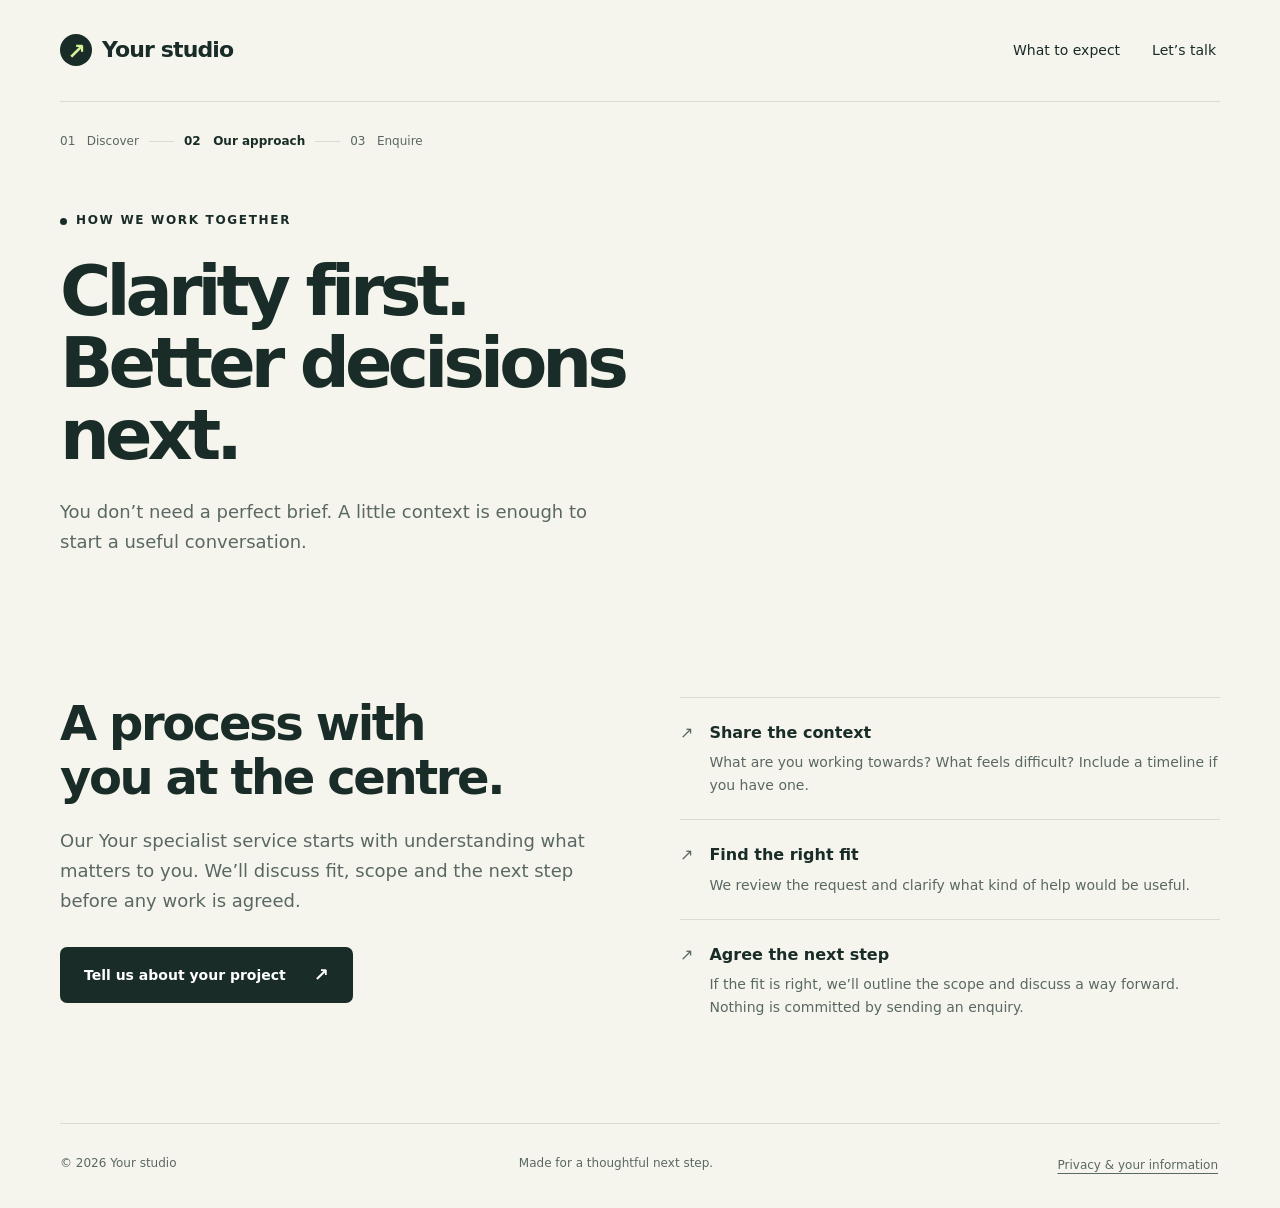
==== approach.html @ c5baa311 "Add reusable considered funnel starter" ====
<!doctype html>
<html lang="en">
  <head>
    <meta charset="utf-8" />
    <meta name="viewport" content="width=device-width, initial-scale=1" />
    <meta name="description" content="How we work together" />
    <title>How we work together</title>
    <link rel="stylesheet" href="styles.css" />
    <script defer src="site-config.js"></script>
    <script defer src="site.js"></script>
  </head>
  <body>
    <a class="skip" href="#main">Skip to content</a>
    <div class="wrap">
      <header class="header">
        <a href="index.html" data-next-step class="brand"
          ><span class="brand-mark" aria-hidden="true">↗</span
          ><span data-brand>Your studio</span></a
        >
        <nav class="nav" aria-label="Main navigation">
          <a href="approach.html" data-next-step>What to expect</a
          ><a href="enquiry.html" data-next-step>Let’s talk</a>
        </nav>
      </header>
      <main id="main">
        <div class="steps" aria-label="Funnel progress">
          <span>01 &nbsp; Discover</span><i aria-hidden="true"></i
          ><span aria-current="step">02 &nbsp; Our approach</span><i aria-hidden="true"></i
          ><span>03 &nbsp; Enquire</span>
        </div>
        <section class="page-title">
          <span class="eyebrow">How we work together</span>
          <h1>Clarity first.<br />Better decisions next.</h1>
          <p class="lead">
            You don’t need a perfect brief. A little context is enough to start a useful
            conversation.
          </p>
        </section>
        <section class="section split">
          <div>
            <h2>A process with<br />you at the centre.</h2>
            <p class="lead">
              Our <span data-service>specialist service</span> starts with understanding what
              matters to you. We’ll discuss fit, scope and the next step before any work is agreed.
            </p>
            <div class="actions">
              <a class="button" href="enquiry.html" data-next-step>Tell us about your project</a>
            </div>
          </div>
          <ol class="checklist">
            <li>
              <div>
                <strong>Share the context</strong>
                <p>
                  What are you working towards? What feels difficult? Include a timeline if you have
                  one.
                </p>
              </div>
            </li>
            <li>
              <div>
                <strong>Find the right fit</strong>
                <p>We review the request and clarify what kind of help would be useful.</p>
              </div>
            </li>
            <li>
              <div>
                <strong>Agree the next step</strong>
                <p>
                  If the fit is right, we’ll outline the scope and discuss a way forward. Nothing is
                  committed by sending an enquiry.
                </p>
              </div>
            </li>
          </ol>
        </section>
      </main>
      <footer class="footer">
        <span>© <span data-year>2026</span> <span data-brand>Your studio</span></span
        ><span>Made for a thoughtful next step.</span
        ><a href="privacy.html">Privacy &amp; your information</a>
      </footer>
    </div>
  </body>
</html>
---- styles.css ----
@charset "UTF-8";
:root {
  color-scheme: light;
  --ink: #192c28;
  --muted: #5a6863;
  --paper: #f5f5ed;
  --line: #d7ddd0;
  --accent: #d9f19b;
  --white: #fff;
  font:
    16px/1.65 system-ui,
    -apple-system,
    BlinkMacSystemFont,
    'Segoe UI',
    sans-serif;
  background: var(--paper);
  color: var(--ink);
}
* {
  box-sizing: border-box;
}
body {
  margin: 0;
}
a {
  color: inherit;
}
button,
input,
select,
textarea {
  font: inherit;
}
a:focus-visible,
button:focus-visible,
input:focus-visible,
textarea:focus-visible,
select:focus-visible {
  outline: 0;
  border-color: var(--ink);
  box-shadow: none;
}
a:focus-visible {
  text-decoration: underline;
  text-decoration-thickness: 3px;
  text-underline-offset: 6px;
}
button,
input,
textarea,
select {
  border: 2px solid var(--line);
}
[hidden] {
  display: none !important;
}
.skip {
  position: fixed;
  top: -100px;
  left: 20px;
  padding: 12px 20px;
  background: var(--ink);
  color: white;
  z-index: 5;
}
.skip:focus {
  top: 12px;
}
.wrap {
  width: min(1160px, calc(100% - 48px));
  margin: auto;
}
.header {
  display: flex;
  align-items: center;
  justify-content: space-between;
  gap: 20px;
  min-height: 102px;
  border-bottom: 1px solid var(--line);
}
.brand {
  display: flex;
  align-items: center;
  gap: 10px;
  font-weight: 750;
  text-decoration: none;
  letter-spacing: -0.04em;
  font-size: 22px;
}
.brand-mark {
  width: 32px;
  height: 32px;
  border-radius: 50%;
  background: var(--ink);
  display: grid;
  place-items: center;
  color: var(--accent);
  font-size: 22px;
}
.nav {
  display: flex;
  gap: 24px;
  align-items: center;
  font-size: 14px;
}
.nav a {
  text-decoration: none;
  border: 2px solid transparent;
  padding: 6px 2px;
}
.nav a[aria-current='page'] {
  border-bottom-color: var(--ink);
}
.eyebrow {
  font-size: 12px;
  font-weight: 700;
  letter-spacing: 0.14em;
  text-transform: uppercase;
  display: inline-flex;
  align-items: center;
  gap: 9px;
}
.eyebrow::before {
  content: '';
  height: 7px;
  width: 7px;
  background: currentColor;
  border-radius: 50%;
}
h1,
h2,
h3,
p {
  margin-top: 0;
}
h1 {
  font-size: clamp(44px, 6.5vw, 82px);
  line-height: 1.03;
  font-weight: 570;
  letter-spacing: -0.07em;
  margin: 22px 0 26px;
  max-width: 760px;
}
h2 {
  font-size: clamp(30px, 4vw, 48px);
  line-height: 1.12;
  font-weight: 550;
  letter-spacing: -0.05em;
  margin-bottom: 22px;
}
h3 {
  line-height: 1.3;
  font-size: 21px;
  font-weight: 600;
  letter-spacing: -0.02em;
  margin-bottom: 10px;
}
.lead {
  font-size: 18px;
  color: var(--muted);
  max-width: 540px;
}
.hero {
  display: grid;
  grid-template-columns: 1.25fr 0.85fr;
  align-items: center;
  gap: 64px;
  padding: 82px 0 72px;
}
.hero-copy {
  padding: 16px 0;
}
.actions {
  display: flex;
  align-items: center;
  gap: 22px;
  flex-wrap: wrap;
  margin: 32px 0 24px;
}
.button {
  display: inline-flex;
  gap: 28px;
  align-items: center;
  justify-content: center;
  min-height: 52px;
  padding: 11px 22px;
  border: 2px solid var(--ink);
  text-decoration: none;
  background: var(--ink);
  color: white;
  border-radius: 7px;
  font-size: 14px;
  font-weight: 650;
}
.button::after {
  content: '↗';
  font-size: 18px;
}
.button:hover {
  background: #30483d;
}
.button:focus-visible {
  background: var(--white);
  color: var(--ink);
  border-color: var(--ink);
}
.text-link {
  font-size: 14px;
  font-weight: 600;
  text-underline-offset: 5px;
  border: 2px solid transparent;
}
.note {
  font-size: 12px;
  color: var(--muted);
}
.hero-art {
  background: var(--accent);
  border-radius: 140px 140px 16px 16px;
  min-height: 480px;
  padding: 44px 30px 30px;
  display: flex;
  flex-direction: column;
  justify-content: space-between;
  position: relative;
  overflow: hidden;
}
.art-grid {
  position: absolute;
  inset: 0;
  background-image:
    linear-gradient(#192c280d 1px, transparent 1px),
    linear-gradient(90deg, #192c280d 1px, transparent 1px);
  background-size: 36px 36px;
}
.art-top,
.art-bottom {
  position: relative;
}
.art-top {
  align-self: center;
  text-transform: uppercase;
  font-size: 11px;
  letter-spacing: 0.13em;
}
.orb {
  width: 180px;
  height: 180px;
  margin: 30px auto;
  border-radius: 50%;
  background: var(--ink);
  position: relative;
  box-shadow: 18px 12px 0 #192c2825;
  display: grid;
  place-items: center;
  color: var(--accent);
  font-size: 74px;
  font-weight: 300;
  line-height: 1;
}
.art-bottom {
  padding: 20px;
  border: 1px solid #192c282a;
  border-radius: 9px;
  background: #ffffffb3;
  display: flex;
  align-items: center;
  gap: 15px;
}
.art-bottom span:first-child {
  font-size: 28px;
}
.art-bottom strong {
  display: block;
  font-size: 14px;
}
.art-bottom small {
  color: var(--muted);
  font-size: 12px;
}
.pill {
  display: inline-flex;
  padding: 6px 12px;
  border: 1px solid var(--line);
  border-radius: 50px;
  font-size: 12px;
  color: var(--muted);
}
.strip {
  border-top: 1px solid var(--line);
  border-bottom: 1px solid var(--line);
  display: flex;
  gap: 24px;
  justify-content: space-between;
  padding: 23px 0;
  font-size: 12px;
  color: var(--muted);
  text-transform: uppercase;
  letter-spacing: 0.08em;
  flex-wrap: wrap;
}
.section {
  padding: 82px 0;
}
.section-heading {
  max-width: 650px;
}
.cards {
  display: grid;
  grid-template-columns: repeat(3, 1fr);
  gap: 18px;
  margin-top: 36px;
}
.card {
  padding: 28px;
  background: white;
  border: 1px solid var(--line);
  border-radius: 10px;
}
.number {
  display: block;
  width: 35px;
  padding-bottom: 5px;
  border-bottom: 1px solid var(--line);
  margin-bottom: 26px;
  font-size: 12px;
}
.card p {
  color: var(--muted);
  font-size: 14px;
  margin-bottom: 0;
}
.split {
  display: grid;
  grid-template-columns: 1fr 1fr;
  gap: 80px;
  align-items: start;
}
.checklist {
  list-style: none;
  padding: 0;
  margin: 0;
}
.checklist li {
  display: flex;
  gap: 16px;
  padding: 22px 0;
  border-top: 1px solid var(--line);
}
.checklist li::before {
  content: '↗';
  color: var(--muted);
}
.checklist strong {
  display: block;
  margin-bottom: 5px;
}
.checklist p {
  color: var(--muted);
  font-size: 14px;
  margin: 0;
}
.cta {
  background: var(--ink);
  color: var(--paper);
  padding: 50px;
  display: flex;
  align-items: center;
  justify-content: space-between;
  gap: 40px;
  border-radius: 12px;
  margin-bottom: 70px;
}
.cta h2 {
  max-width: 560px;
  margin-bottom: 0;
}
.cta .button {
  color: var(--ink);
  background: var(--accent);
  border-color: var(--accent);
  flex-shrink: 0;
}
.footer {
  border-top: 1px solid var(--line);
  padding: 30px 0;
  display: flex;
  justify-content: space-between;
  gap: 20px;
  font-size: 12px;
  color: var(--muted);
}
.footer a {
  border: 2px solid transparent;
  text-underline-offset: 4px;
}
.steps {
  display: flex;
  gap: 10px;
  padding: 30px 0 0;
  font-size: 12px;
  color: var(--muted);
  align-items: center;
  flex-wrap: wrap;
}
.steps span[aria-current='step'] {
  color: var(--ink);
  font-weight: 700;
}
.steps i {
  width: 25px;
  height: 1px;
  background: var(--line);
}
.page-title {
  padding: 55px 0 40px;
  max-width: 850px;
}
.page-title h1 {
  font-size: clamp(42px, 6vw, 70px);
}
.conversion {
  display: grid;
  grid-template-columns: 0.75fr 1.25fr;
  gap: 70px;
  padding-bottom: 80px;
}
.form-card {
  min-height: 400px;
  background: white;
  border: 1px solid var(--line);
  border-radius: 12px;
  padding: 32px;
}
.setup {
  padding: 24px;
  background: var(--paper);
  border: 1px solid var(--line);
  border-radius: 8px;
  margin-top: 25px;
  font-size: 14px;
}
.setup h3 {
  font-size: 17px;
}
.setup p {
  color: var(--muted);
  margin-bottom: 0;
}
.setup code {
  overflow-wrap: anywhere;
  font-size: 12px;
}
.small-heading {
  font-size: 13px;
  text-transform: uppercase;
  letter-spacing: 0.09em;
  margin-bottom: 25px;
}
.booking-frame {
  border: 0;
  width: 100%;
  min-height: 650px;
  display: block;
}
.prose {
  max-width: 760px;
  padding: 50px 0 90px;
}
.prose h2 {
  font-size: 25px;
  margin-top: 35px;
}
.prose p {
  color: var(--muted);
}
.booking-theme {
  --ink: #29243e;
  --muted: #676277;
  --paper: #f7f4ef;
  --line: #ded9e5;
  --accent: #e9d7ff;
}
.booking-theme .hero-art {
  border-radius: 16px;
  min-height: 460px;
}
.booking-theme .orb {
  border-radius: 80px 80px 14px 14px;
  width: 190px;
  height: 200px;
  font-size: 85px;
}
.booking-theme .button:hover {
  background: #48405f;
}
.agenda {
  margin-top: 25px;
  padding-left: 20px;
  color: var(--muted);
  font-size: 14px;
}
.agenda li {
  padding: 7px 0;
}
@media (max-width: 800px) {
  .hero {
    gap: 30px;
    padding: 45px 0;
  }
  .hero-art {
    min-height: 400px;
    padding: 35px 20px 20px;
  }
  .orb {
    width: 140px;
    height: 140px;
  }
  .split,
  .conversion {
    gap: 35px;
  }
  .cards {
    gap: 12px;
  }
  .card {
    padding: 20px;
  }
  .cta {
    padding: 35px;
  }
}
@media (max-width: 600px) {
  .wrap {
    width: calc(100% - 36px);
  }
  .header {
    min-height: 80px;
  }
  .brand {
    font-size: 19px;
  }
  .nav {
    gap: 10px;
    font-size: 12px;
  }
  .hero,
  .split,
  .conversion {
    grid-template-columns: 1fr;
  }
  .hero {
    gap: 30px;
    padding: 35px 0 40px;
  }
  h1 {
    font-size: 52px;
    margin-top: 18px;
  }
  .lead {
    font-size: 16px;
  }
  .hero-art,
  .booking-theme .hero-art {
    min-height: 360px;
    max-width: 460px;
    width: 100%;
    margin: auto;
  }
  .orb {
    margin: 22px auto;
  }
  .cards {
    grid-template-columns: 1fr;
    margin-top: 25px;
  }
  .number {
    margin-bottom: 18px;
  }
  .section {
    padding: 50px 0;
  }
  .cta {
    flex-direction: column;
    align-items: flex-start;
    padding: 28px;
    margin-bottom: 45px;
    gap: 25px;
  }
  .cta h2 {
    font-size: 35px;
  }
  .strip {
    gap: 13px;
    font-size: 10px;
  }
  .footer {
    align-items: flex-start;
    flex-direction: column;
    gap: 10px;
  }
  .page-title {
    padding-top: 32px;
  }
  .page-title h1 {
    font-size: 46px;
  }
  .conversion {
    gap: 30px;
    padding-bottom: 45px;
  }
  .form-card {
    padding: 22px;
  }
  .booking-frame {
    min-height: 700px;
  }
}
@media (forced-colors: active) {
  a:focus-visible,
  button:focus-visible,
  input:focus-visible,
  select:focus-visible,
  textarea:focus-visible {
    outline: 0;
    border-color: Highlight;
  }
  a:focus-visible {
    border-color: transparent;
    text-decoration-color: Highlight;
  }
  .brand-mark,
  .orb {
    border: 1px solid CanvasText;
  }
}
@media (prefers-reduced-motion: no-preference) {
  .button {
    transition: background 0.15s;
  }
}
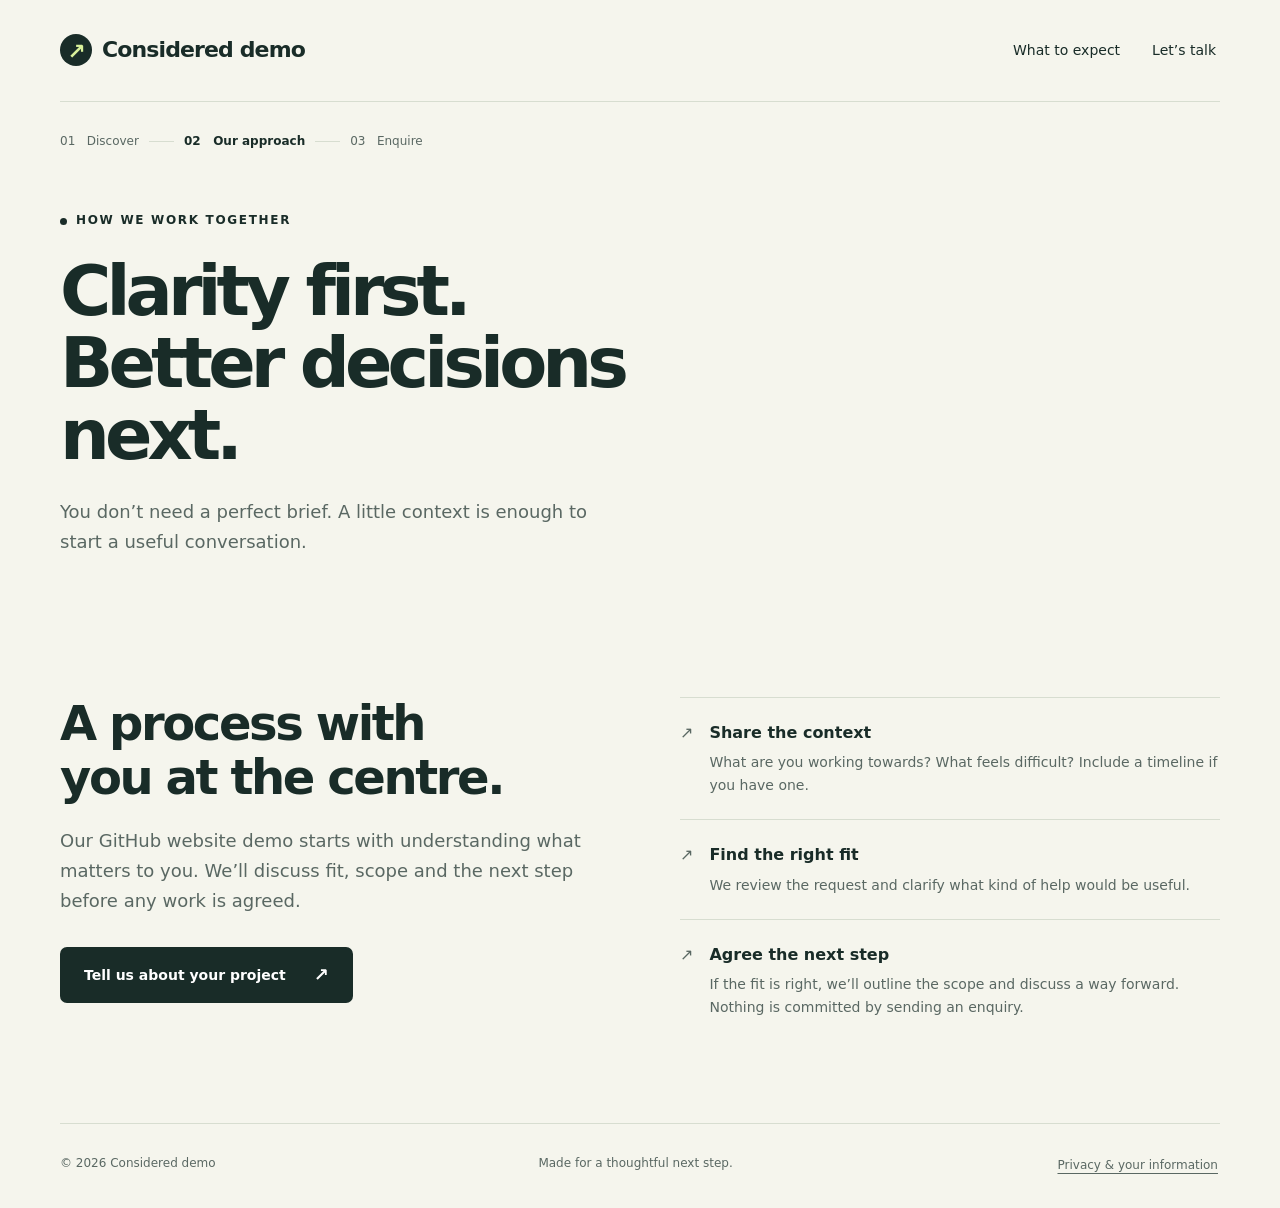
==== commit 2dd44ac1: "Connect dedicated CRM demo form and PNG favicon" ====
--- a/approach.html
+++ b/approach.html
@@ -8,7 +8,8 @@
     <link rel="stylesheet" href="styles.css" />
     <script defer src="site-config.js"></script>
     <script defer src="site.js"></script>
-  </head>
+    <link rel="icon" type="image/png" href="favicon.png">
+</head>
   <body>
     <a class="skip" href="#main">Skip to content</a>
     <div class="wrap">
